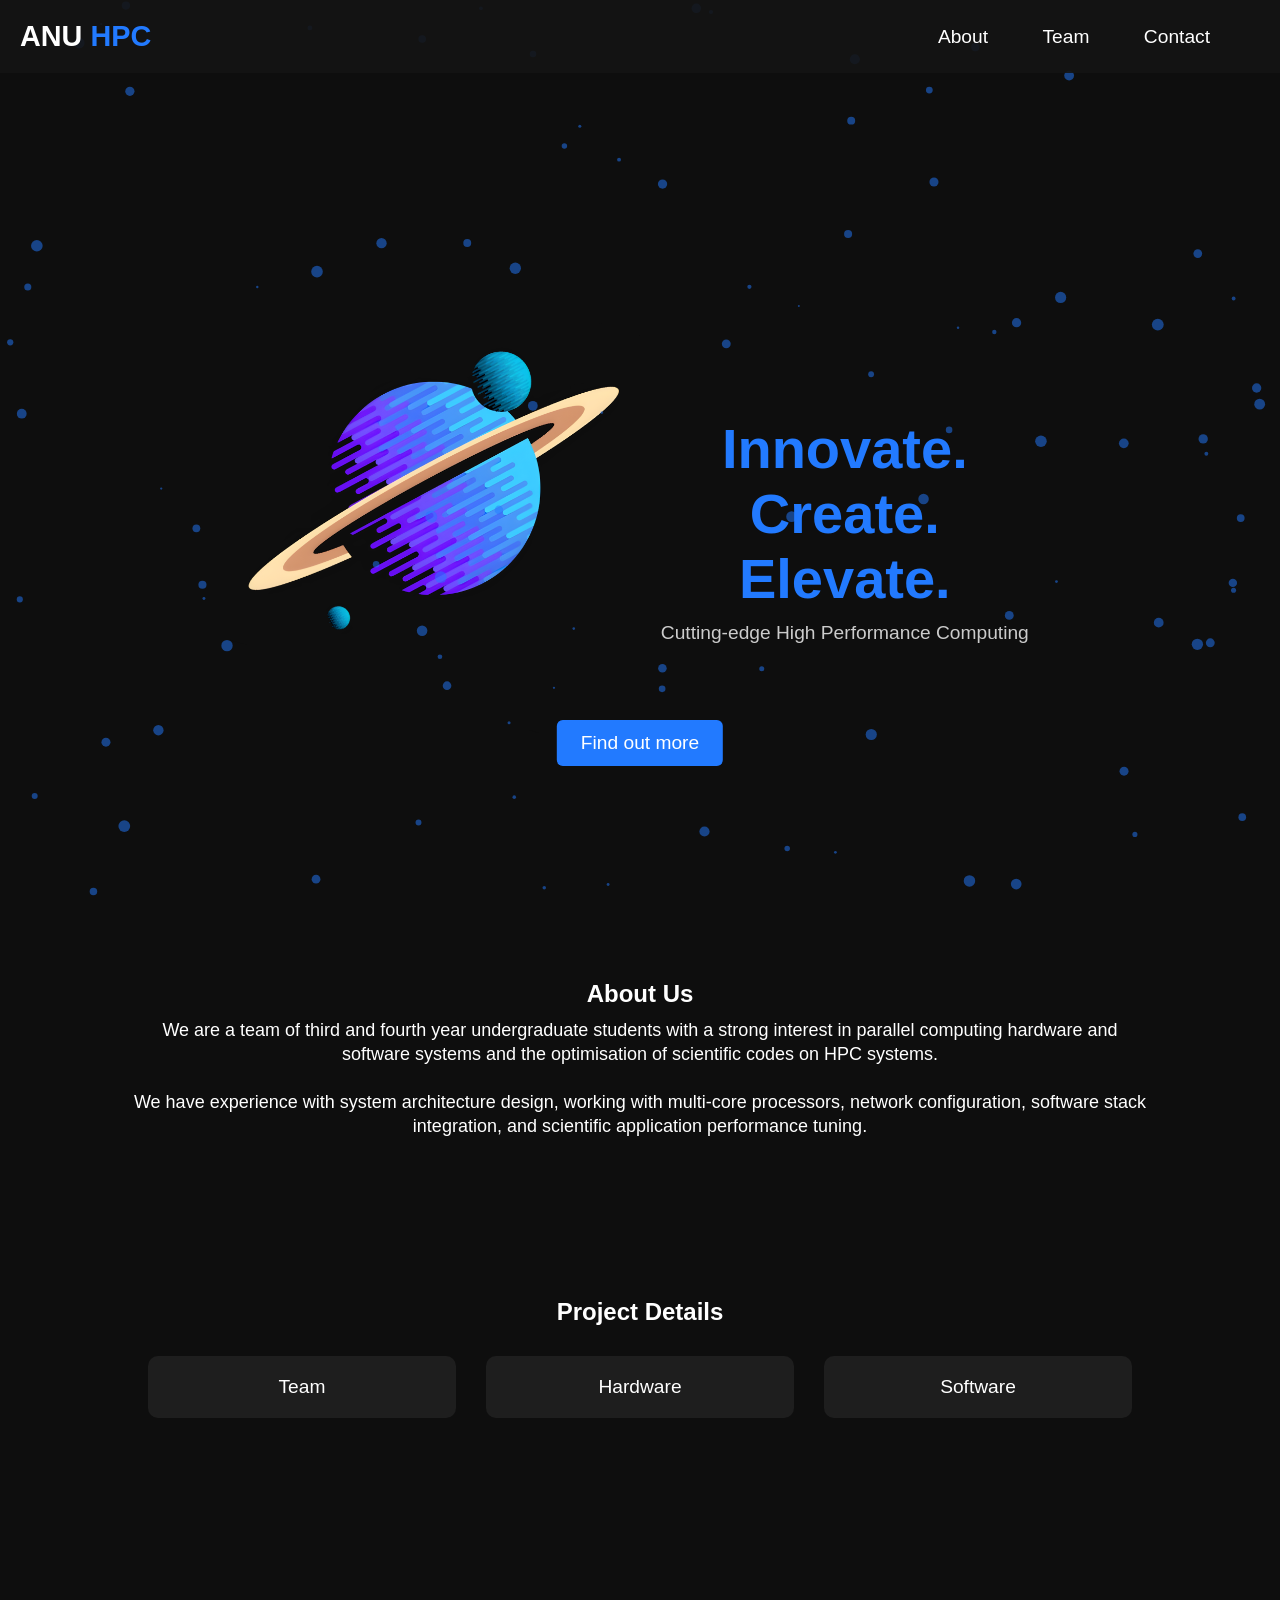
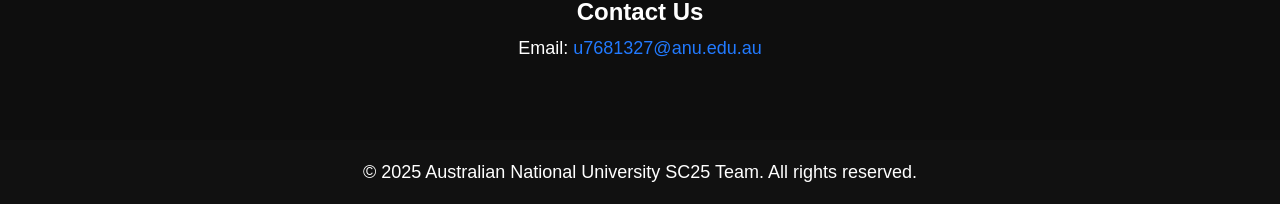
==== index.html @ 06430106 "[main] Base" ====
<!DOCTYPE html>
<html lang="en">
<head>
    <meta charset="UTF-8">
    <meta name="viewport" content="width=device-width, initial-scale=1.0">
    <title>ANU HPC 2025</title>
    <link rel="stylesheet" href="style.css">
    <!-- <link rel="icon" type="image/x-icon" href="planet.png"> -->
    <link href="planet.png" rel="shortcut icon">
</head>
<body>
    
    <!-- Navigation Bar -->
    <header>
        <div class="logo"><a href="index.html">ANU <span>HPC</span></a></div>
        <nav id="nav-desktop">
            <a href="#about">About</a>
            <a href="team.html">Team</a>
            <a href="#contact">Contact</a>
        </nav>
        <nav id="nav-mobile">
            <h2>
                <a href="javascript:void(0);" class="icon" onclick="toggleMenu()">
                    &#8801;
                </a>
            </h2>
        </nav>
    </header>

    <div id="links">
        <a href="#about" onclick="toggleMenu()">About</a>
        <a href="/team" onclick="toggleMenu()">Team</a>
        <a href="#contact" onclick="toggleMenu()">Contact</a>
    </div>
    
    <!-- Hero Section -->
    <a href="#about" class="cta-button">Find out more</a>
    <section class="hero">
        <canvas id="interactiveCanvas"></canvas>
        <div class="hero-content">
            <div class="hero-image">
                <img src="planet.png" alt="Futuristic Planet">
            </div>
            <div class="hero-text">
                <h1>Innovate.<br>Create.<br>Elevate.</h1>
                <p>Cutting-edge High Performance Computing</p>
                
            </div>
        </div>
    </section>

    <!-- About Section -->
    <section id="about">
        <h2>About Us</h2>
        <p>
            We are a team of third and fourth year undergraduate students with a strong interest in parallel computing hardware and software systems and the optimisation of scientific codes on HPC systems.
            <br><br>
            We have experience with system architecture design, working with multi-core processors, network configuration, software stack integration, and scientific application performance tuning.
        </p>
    </section>

    <!-- Services Section -->
    <section id="services">
        <h2>Project Details</h2>
        <div class="service-grid">
            <a href="team.html"><div class="service-card">Team</div></a>
            <a href="hardware.html"><div class="service-card">Hardware</div></a>
            <a href="software.html"><div class="service-card">Software</div></a>
        </div>
    </section>

    <!-- Contact Section -->
    <section id="contact">
        <h2>Contact Us</h2>
        <p>Email: <a id="eml" href="mailto:u7681327@anu.edu.au">u7681327@anu.edu.au</a></p>
    </section>

    <!-- Footer -->
    <footer>
        <p>&copy; 2025 Australian National University SC25 Team. All rights reserved.</p>
    </footer>

    <script src="script.js"></script>
</body>
</html>
---- style.css ----
* {
    margin: 0;
    padding: 0;
    box-sizing: border-box;
    font-family: 'Arial', sans-serif;
}

html {
    scroll-behavior: smooth;
}

body {
    background: #0e0e0e;
    color: white;
}

h2 {
    padding-bottom: 10px;;
}

h3 {
    color: #227aff;
    font-size: 30px;
}

a {
    color: white;
    text-decoration: none;
}

p {
    font-size: 18px;
    line-height: 24px;
}

.splash-image {
    height: 100%;
}

#hardware-splash {
    background-image: url('cluster.jpg');
    /* height: 25vh; */
    min-height: 500px;
    background-size: cover;
    background-repeat: no-repeat;
    background-position: center;
}

#team-splash {
    background-image: url('nci_team_public.jpg');
    /* height: 25vh; */
    min-height: 600px;
    background-size: cover;
    background-repeat: no-repeat;
    background-position: center;
}

#team-detail {
    /* width: 90%; */
    margin: auto;
}

.box {
    margin-top: 20px !important; 
    background-color: #1e1e1e;
    align-content: center;
    padding: 20px;
    border-radius: 20px;
    width: 90;
    margin: auto;
}

.half-box {
    margin-top: 20px !important; 
    background-color: #1e1e1e;
    /* align-content: center; */
    text-align: left;
    padding: 20px;
    border-radius: 20px;
    /* width: 100%; */
    margin-top: auto;
}

.column {
    box-sizing: border-box;
    float: left;
    width: 50%;
    /* padding: 10px; */
}

.column-left {
    padding-right: 10px;
}

.column-right {
    padding-left: 10px;
}

/* Clear floats after the columns */
.row:after {
    box-sizing: border-box;
    content: "";
    display: table;
    clear: both;
}

.about-me-img {
    width: 7.5vh;
    height: 7.5vh;
    border-radius: 50%;
    object-fit: cover;
}

.about-top {
    display: flex;
}

.about-detail {
    line-height: 24px;
}

.name {
    margin-left: 5px;
    margin-top: 0.25em;
    margin-left: 10px;
    color: #227aff;
    font-weight: bold;
    font-size: 3em;
    margin-bottom: 0.5em;
}

/* Header */
header {
    display: flex;
    justify-content: space-between;
    align-items: center;
    padding: 20px;
    background: rgba(20, 20, 20, 0.9);
    position: fixed;
    width: 100%;
    top: 0;
    z-index: 100;
}

.logo {
    font-size: 1.8em;
    font-weight: bold;
}

.logo span {
    color: #227aff;
}

nav a {
    color: white;
    text-decoration: none;
    margin-right: 50px;
    font-size: 1.2em;
}

/* Hero Section */
.hero {
    position: relative;
    height: 100vh;
    overflow: hidden;
}

canvas {
    position: absolute;
    top: 0;
    left: 0;
    width: 100%;
    height: 100%;
    z-index: 0;
}

.hero-content {
    display: flex;
    align-items: center;
    justify-content: space-between;
    height: 100vh;
    padding: 80px 10%;
    position: relative;
    z-index: -1;
}

.hero-text, .hero-large {
    flex: 1;
}

.hero-text h1 {
    font-size: 3.5em;
    color: #227aff;
}

.hero-text p {
    font-size: 1.2em;
    margin-top: 10px;
    color: #ccc;
}

.hero-large h1 {
    font-size: 5em;
    color: #227aff;
}

.hero-large h2 {
    font-size: 2.5em;
    margin-top: 30px;
    color: #ccc;
}

.cta-button {
    position: absolute;
    display: inline-block;
    margin-top: 80vh;
    padding: 12px 24px;
    background: #227aff;
    color: white;
    text-decoration: none;
    border-radius: 6px;
    font-size: 1.2em;
    z-index: 1;
    justify-content: center;
    align-items: center;
    position: absolute;
    left: 50%;
    transform: translate(-50%, 0%);
}

.hero-image {
    flex: 1;
    text-align: center;
}

.hero-image img {
    width: 600px;
    max-width: 100%;
}

/* Sections */
section {
    padding: 80px 10%;
    text-align: center;
}

/* #about {
    max-width: 50%;
    position: absolute;
    left: 50%;
    transform: translate(-50%, 0%);
} */

#services .service-grid {
    display: grid;
    grid-template-columns: repeat(auto-fit, minmax(200px, 1fr));
    gap: 30px;
    padding: 20px;
}

.service-card {
    background: #1e1e1e;
    padding: 20px;
    border-radius: 10px;
    border-color: #227aff;
    /* box-shadow: 0 0 15px rgba(34, 122, 255, 0.5); */
    font-size: larger;
}

/* Footer */
footer {
    background: #111;
    color: white;
    text-align: center;
    padding: 20px;
}

#eml {
    color: #227aff;
}

#specs {
    display: flex;
    position: relative;
    grid-template-columns: repeat(auto-fit, minmax(200px, 1fr));
    border-spacing: 20px;
    align-content: center;
    text-align: center;
}

#spec {
    width: 33%;
    padding: 20px;
    background-color: #111;
    border-radius: 20px;
}

.icon {
    /* filter: invert(100%) sepia(0%) saturate(0%) hue-rotate(164deg) brightness(103%) contrast(102%); white */
    filter: invert(37%) sepia(85%) saturate(2799%) hue-rotate(205deg) brightness(101%) contrast(103%);
    width: 40%;
}

@media (min-width: 768px) {
    #nav-mobile {
        display: none;
    }

    #links {
        display: none;
    }

    .team-mobile {
        display: none;
    }

    .hardware-mobile {
        display: none;
    }
}

@media (max-width: 768px) {
    #nav-desktop {
        display: none;
    }

    .team-desktop {
        display: none;
    }

    .hardware-desktop {
        display: none;
    }
    
    /* Hide the links inside the navigation menu (except for logo/home) */
    #links {
        background-color: rgba(0, 0, 0, 0.5);
        display: none;
        position: fixed;
        top: 83px;
        width:100%;
        z-index: 100;
    }
    
    /* Style navigation menu links */
    #links a {
        color: white;
        padding: 14px 16px;
        text-decoration: none;
        font-size: 17px;
        display: block;
    }
    
    /* Style the hamburger menu */
    #links a.icon {
        background: black;
        display: block;
        position: absolute;
        right: 0;
        top: 0;
    }
    
    /* Add a grey background color on mouse-over */
    #links a:hover {
        background-color: #ddd;
        color: black;
    }
    
    /* Style the active link (or home/logo) */
    .active {
        background-color: #04AA6D;
        color: white;
    } 

    /* Stack hero content vertically */
    .hero {
        flex-direction: column;
        text-align: center;
        padding: 20px;
    }

    .hero-content {
        flex-direction: column;
        justify-content: center;
        align-items: center;
    }

    .hero-text {
        width: 100%;
        padding: 20px;
    }

    .hero-text h1 {
        font-size: 2rem; /* Reduce heading size */
    }

    .hero-text p {
        font-size: 1rem;
    }

    .hero-image img {
        width: 80%; /* Scale planet image for smaller screens */
        max-width: 300px;
        margin-top: 20px;
    }

    /* Center navigation menu items */
    nav ul {
        display: flex;
        flex-direction: column;
        align-items: center;
    }

    nav ul li {
        margin: 10px 0;
    }
}
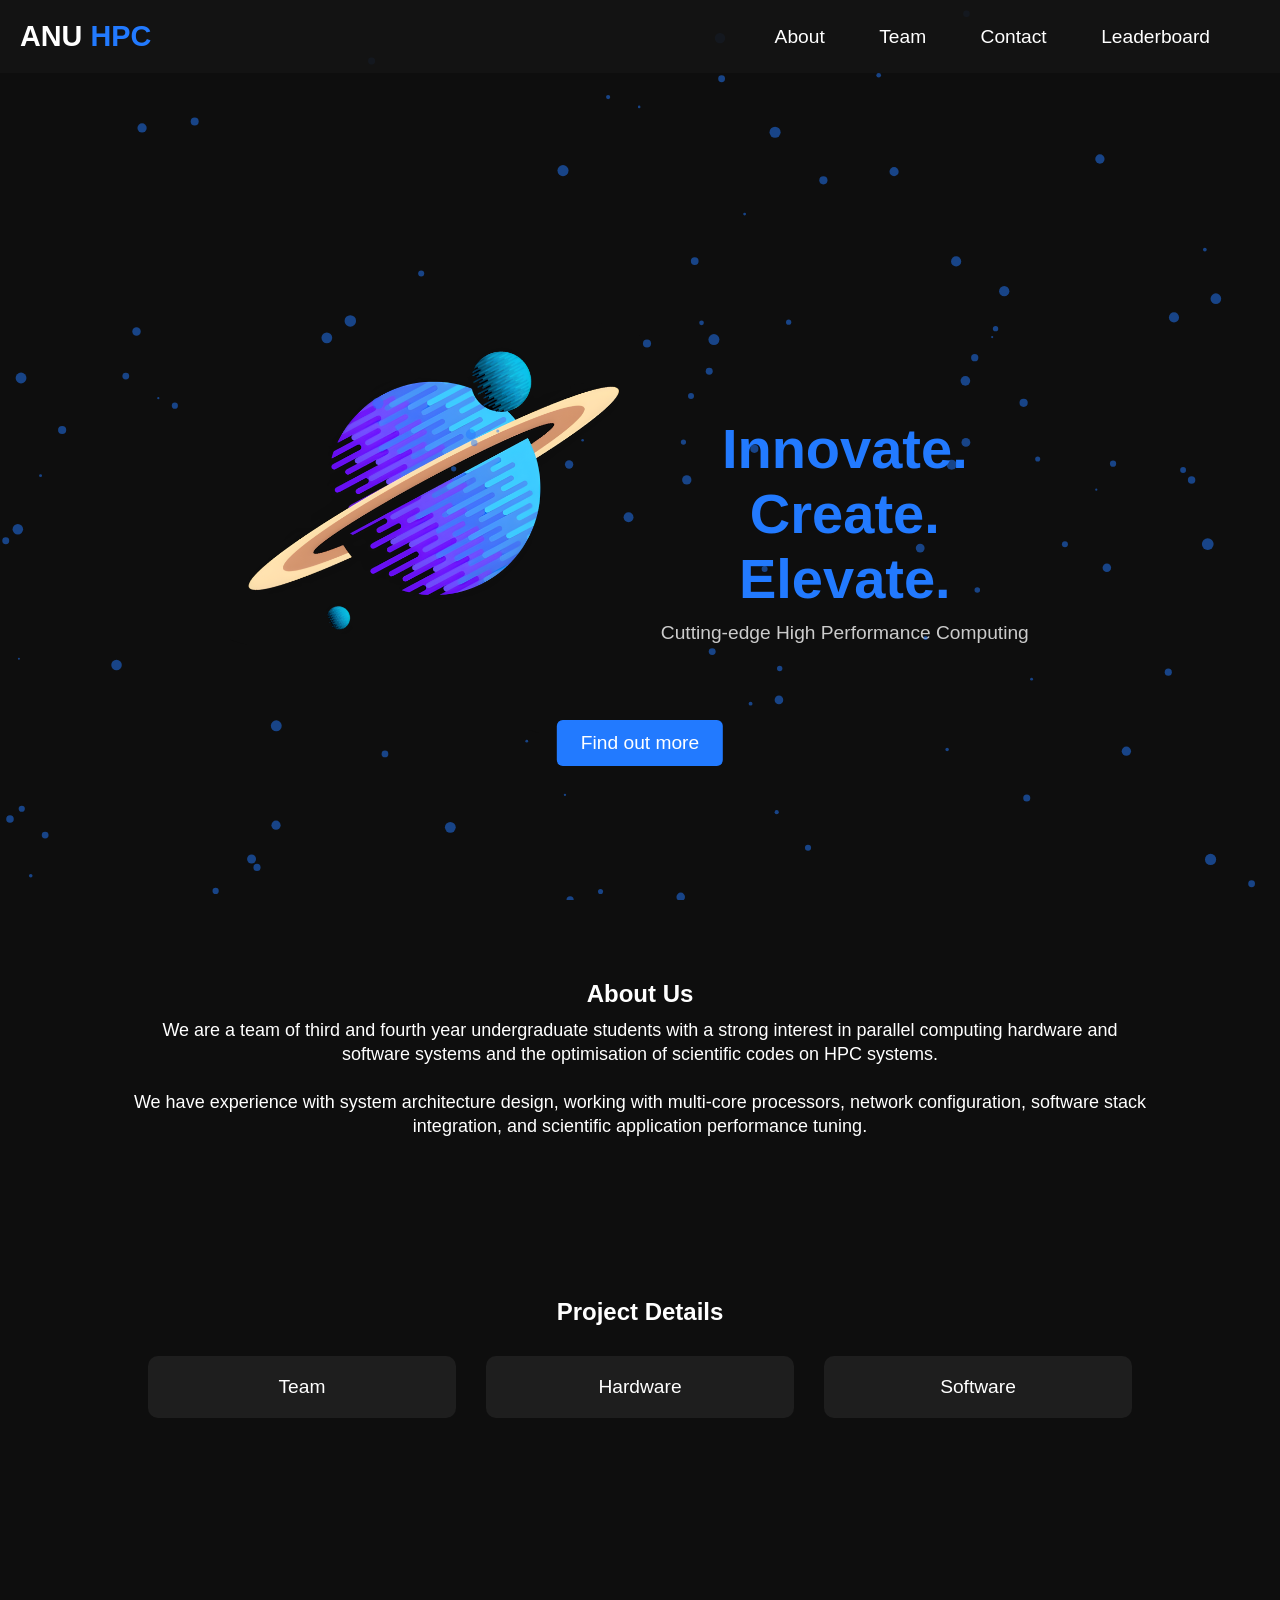
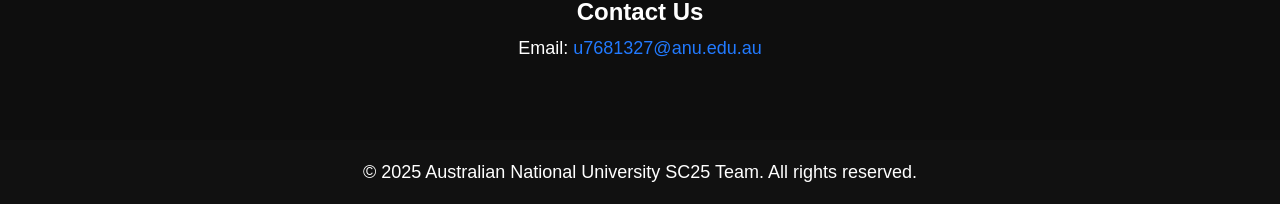
==== commit 55b6c25c: "[main] Added new headshots and leaderboards link" ====
--- a/index.html
+++ b/index.html
@@ -17,6 +17,7 @@
             <a href="#about">About</a>
             <a href="team.html">Team</a>
             <a href="#contact">Contact</a>
+            <a href="https://anuhpc2025.github.io/HPC-Xenon-Cluster/">Leaderboard</a>
         </nav>
         <nav id="nav-mobile">
             <h2>
@@ -31,6 +32,7 @@
         <a href="#about" onclick="toggleMenu()">About</a>
         <a href="/team" onclick="toggleMenu()">Team</a>
         <a href="#contact" onclick="toggleMenu()">Contact</a>
+        <a href="https://anuhpc2025.github.io/HPC-Xenon-Cluster/">Leaderboard</a>
     </div>
     
     <!-- Hero Section -->
--- a/style.css
+++ b/style.css
@@ -47,9 +47,9 @@
 }
 
 #team-splash {
-    background-image: url('nci_team_public.jpg');
+    background-image: url('team/Team.jpg');
     /* height: 25vh; */
-    min-height: 600px;
+    min-height: 850px;
     background-size: cover;
     background-repeat: no-repeat;
     background-position: center;
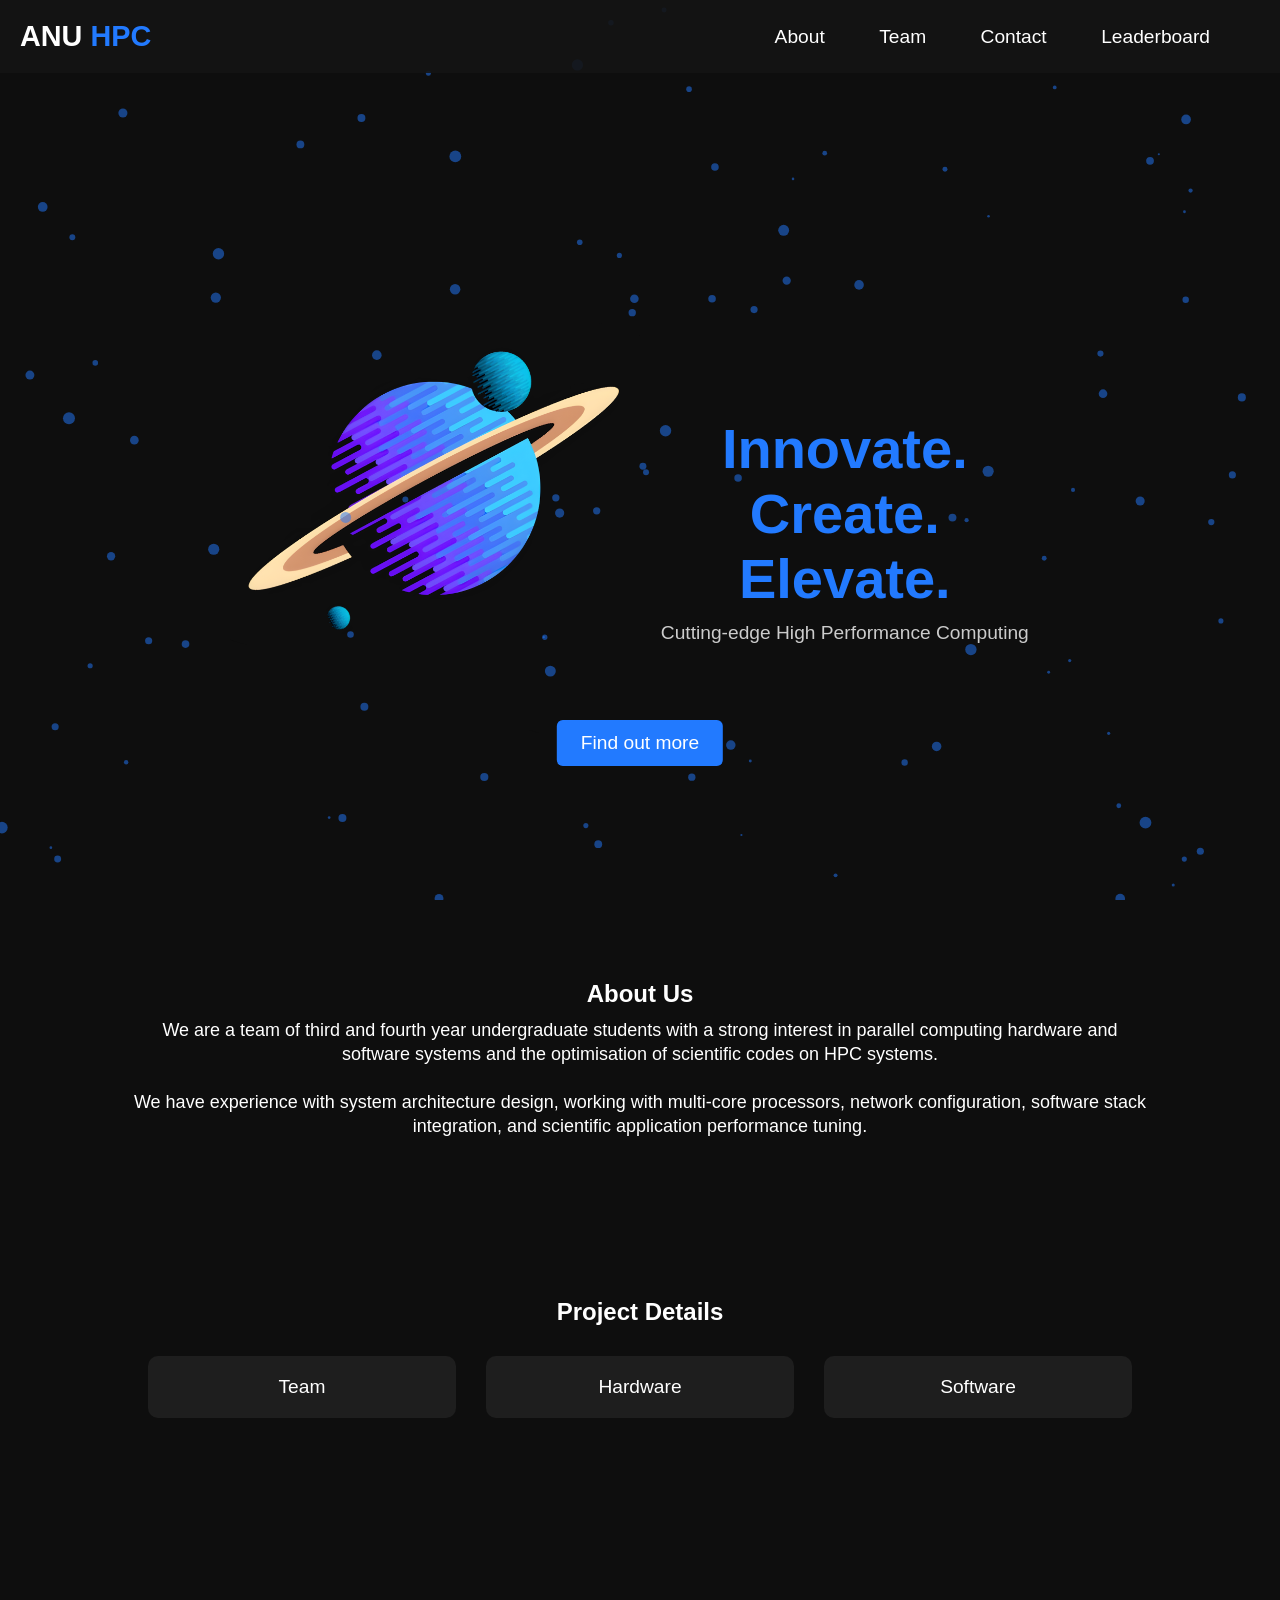
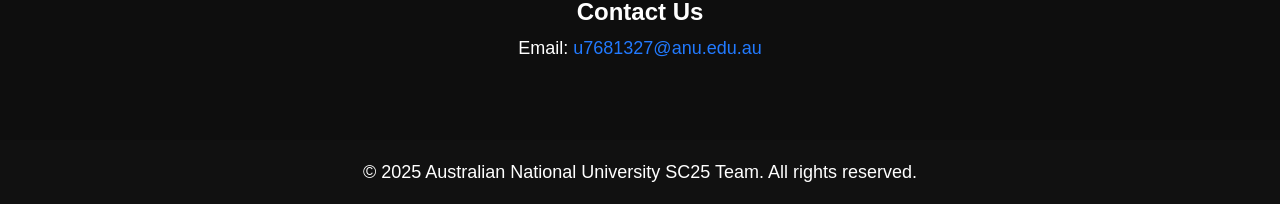
==== commit 65215d19: "[main] Fixed team link on mobile" ====
--- a/index.html
+++ b/index.html
@@ -30,7 +30,7 @@
 
     <div id="links">
         <a href="#about" onclick="toggleMenu()">About</a>
-        <a href="/team" onclick="toggleMenu()">Team</a>
+        <a href="team.html" onclick="toggleMenu()">Team</a>
         <a href="#contact" onclick="toggleMenu()">Contact</a>
         <a href="https://anuhpc2025.github.io/HPC-Xenon-Cluster/">Leaderboard</a>
     </div>
--- a/style.css
+++ b/style.css
@@ -48,11 +48,29 @@
 
 #team-splash {
     background-image: url('team/Team.jpg');
-    /* height: 25vh; */
+    height: 60vh;
     min-height: 850px;
     background-size: cover;
     background-repeat: no-repeat;
     background-position: center;
+}
+
+@media (max-width: 1024px) {
+    #team-splash {
+        height: 50vh; /* Shrink slightly for tablets/laptops */
+    }
+}
+
+@media (max-width: 768px) {
+    #team-splash {
+        height: 40vh; /* Smaller for tablets/phones */
+    }
+}
+
+@media (max-width: 480px) {
+    #team-splash {
+        height: 30vh; /* Much smaller for tiny screens */
+    }
 }
 
 #team-detail {
